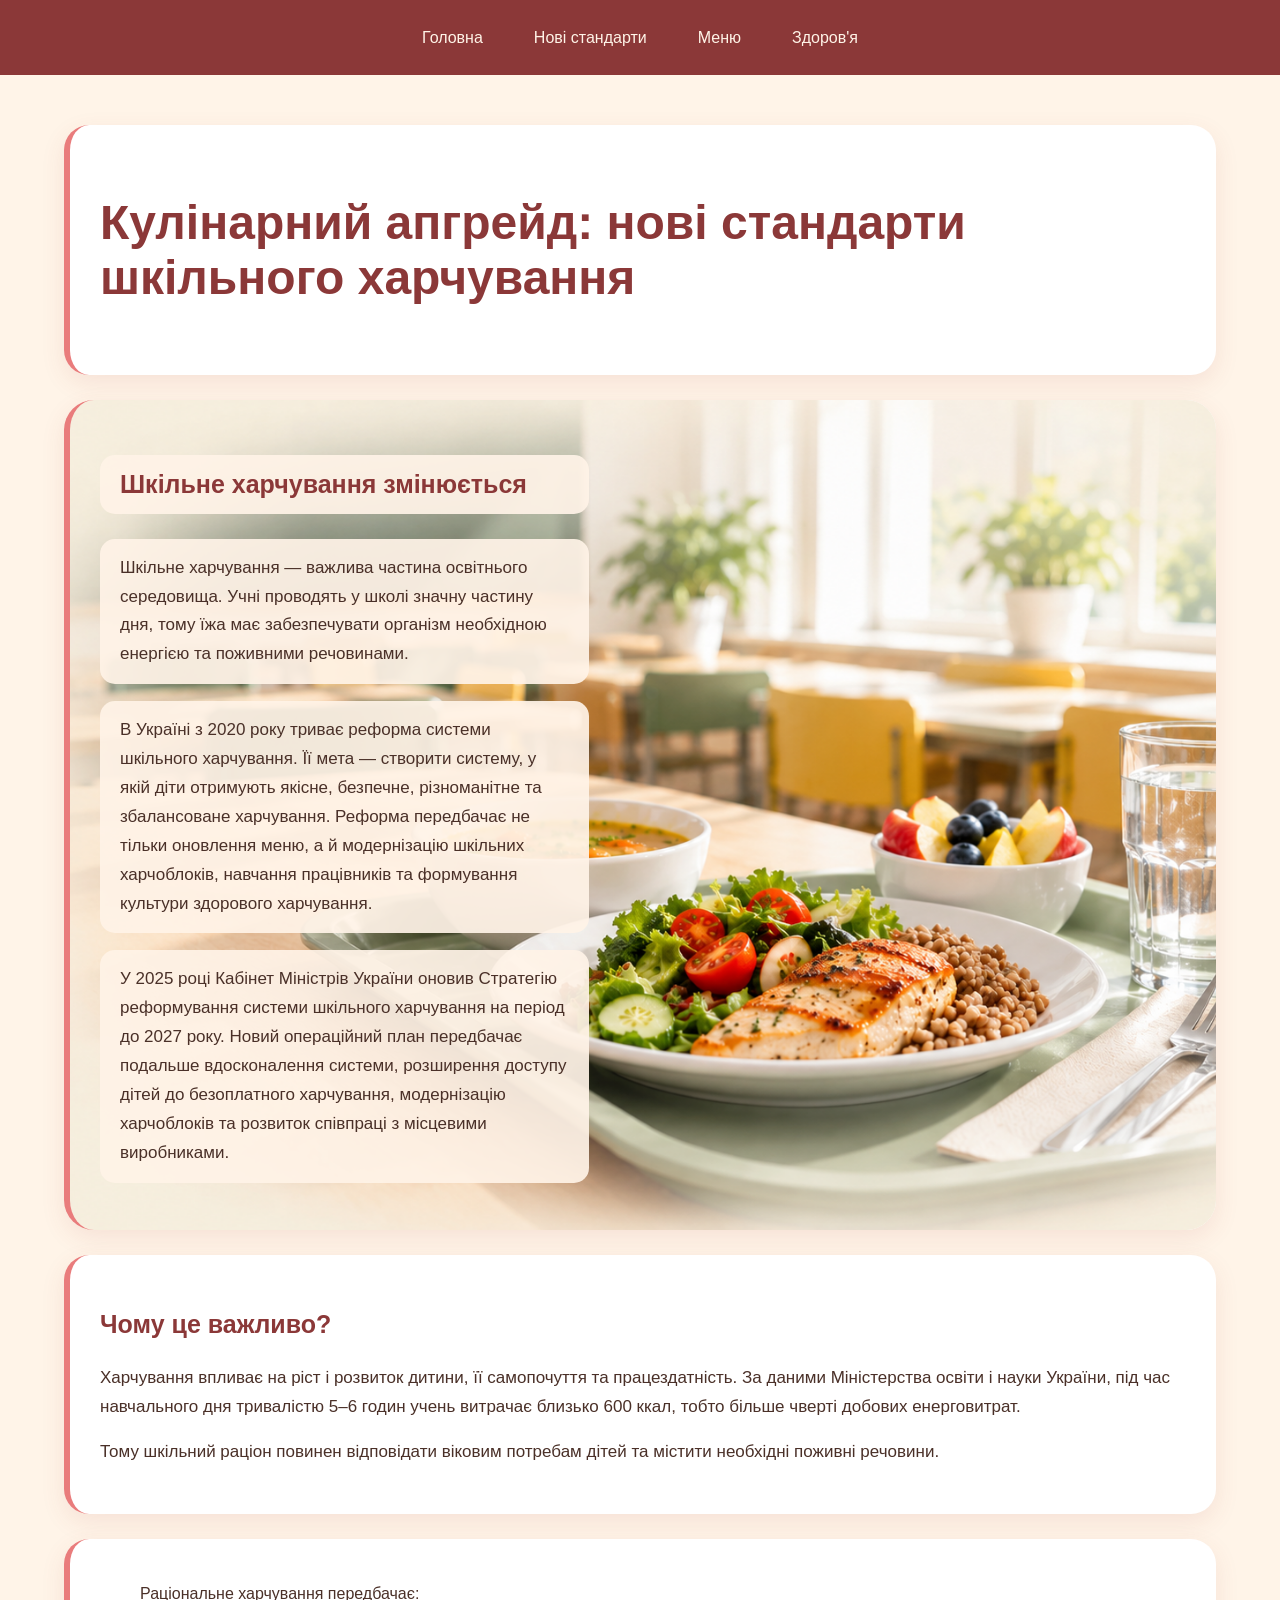
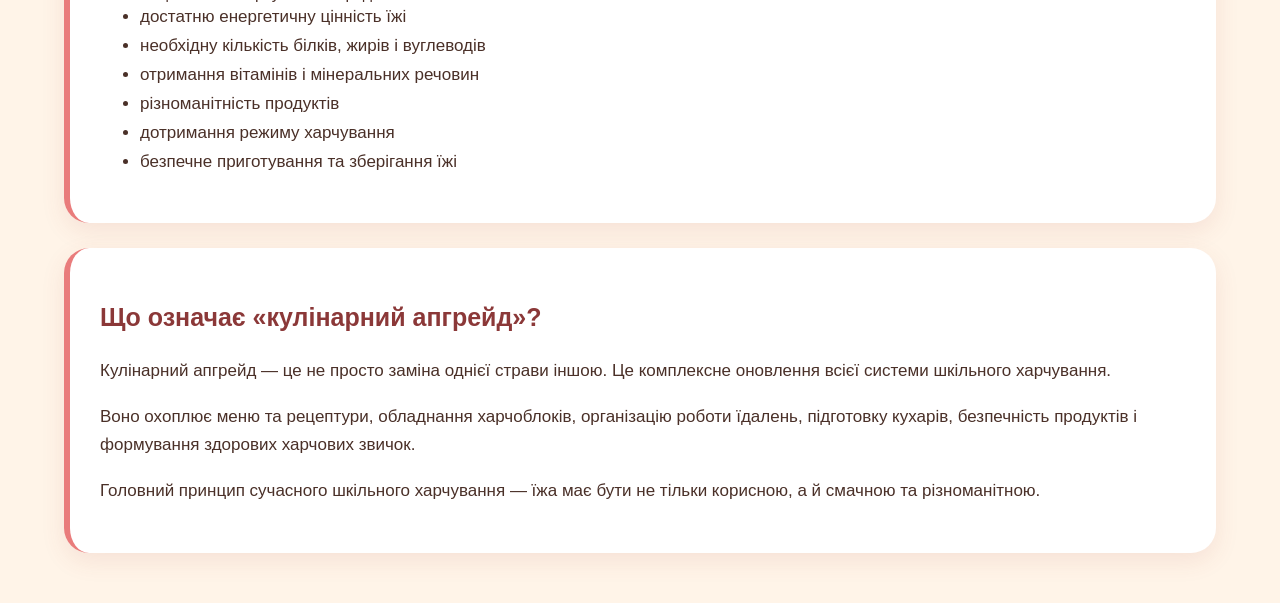
==== index.html @ cdb223e9 "name" ====
<!DOCTYPE html>
<html lang="ua">
<head>
    <meta charset="UTF-8">
    <meta name="viewport" content="width=device-width, initial-scale=1.0">
    <title>Culinary upgrade</title>
    <link rel="stylesheet" href="style.css">
</head>
<body>
    <header>
        <nav>
            <a href="index.html">Головна</a>
            <a href="standards.html">Нові стандарти</a>
            <a href="menu.html">Меню</a>
            <a href="health.html">Здоров'я</a>
        </nav>
    </header>

    <section>
        <div>
            <h1>Кулінарний апгрейд: нові стандарти шкільного харчування</h1>
        </div>
            
        <div class="div1">
            <h3>Шкільне харчування змінюється</h3>
            <p>Шкільне харчування — важлива частина освітнього середовища. Учні проводять у школі значну частину дня, тому їжа має забезпечувати організм необхідною енергією та поживними речовинами.</p>
            <p>В Україні з 2020 року триває реформа системи шкільного харчування. Її мета — створити систему, у якій діти отримують якісне, безпечне, різноманітне та збалансоване харчування. Реформа передбачає не тільки оновлення меню, а й модернізацію шкільних харчоблоків, навчання працівників та формування культури здорового харчування.</p>
            <p>У 2025 році Кабінет Міністрів України оновив Стратегію реформування системи шкільного харчування на період до 2027 року. Новий операційний план передбачає подальше вдосконалення системи, розширення доступу дітей до безоплатного харчування, модернізацію харчоблоків та розвиток співпраці з місцевими виробниками.</p>
        </div>

        <div>
            <h3>Чому це важливо?</h3>
            <p>Харчування впливає на ріст і розвиток дитини, її самопочуття та працездатність. За даними Міністерства освіти і науки України, під час навчального дня тривалістю 5–6 годин учень витрачає близько 600 ккал, тобто більше чверті добових енерговитрат.</p>
            <p>Тому шкільний раціон повинен відповідати віковим потребам дітей та містити необхідні поживні речовини.</p>
        </div>

        <div>
            <ul>Раціональне харчування передбачає:
                <li>достатню енергетичну цінність їжі</li>
                <li>необхідну кількість білків, жирів і вуглеводів</li>
                <li>отримання вітамінів і мінеральних речовин</li>
                <li>різноманітність продуктів</li>
                <li>дотримання режиму харчування</li>
                <li>безпечне приготування та зберігання їжі</li>
            </ul>
        </div>

        <div>    
            <h3>Що означає «кулінарний апгрейд»?</h3>
            <p>Кулінарний апгрейд — це не просто заміна однієї страви іншою. Це комплексне оновлення всієї системи шкільного харчування.</p>
            <p>Воно охоплює меню та рецептури, обладнання харчоблоків, організацію роботи їдалень, підготовку кухарів, безпечність продуктів і формування здорових харчових звичок.</p>
            <p>Головний принцип сучасного шкільного харчування — їжа має бути не тільки корисною, а й смачною та різноманітною.</p>
        </div>
    </section>


    <script src="script.js"></script>
</body>
</html>
---- style.css ----
* {
    box-sizing: border-box;
}

body {
    margin: 0;
    background: #FFF4E8;
    color: #4A3028;
    font-family: Arial, sans-serif;
}

/* Шапка */
header {
    position: sticky;
    top: 0;
    z-index: 10;
    width: 100%;
    height: 75px;
    background: #8b3838;
    display: flex;
    align-items: center;
    justify-content: center;
}

/* Навігація */
nav {
    display: flex;
    align-items: center;
    gap: 15px;
}

nav a {
    color: #FFF4E8;
    text-decoration: none;
    padding: 10px 18px;
    border-radius: 20px;
    transition: 0.3s;
}

nav a:hover {
    background: #e97c7c;
    color: #4A3028;
}

/* Основна частина */
section {
    width: 90%;
    max-width: 1200px;
    margin: 50px auto;
}

/* Картки */
section > div {
    background: #FFFFFF;
    padding: 30px;
    margin: 25px 0;
    border-radius: 25px;
    text-align: left;
    border-left: 6px solid #e97c7c;
    box-shadow: 0 8px 25px rgba(169, 67, 54, 0.1);
}

/* Заголовки */
h1 {
    color: #8b3838;
    font-size: 48px;
}

h2,
h3 {
    color: #8b3838;
}

h3 {
    font-size: 25px;
}

/* Текст */
p,
li {
    color: #4A3028;
    font-size: 17px;
    line-height: 1.7;
}

/* Головний блок із зображенням */
.div1 {
    min-height: 500px;

    background-image: url("img/img1.png");
    background-size: cover;
    background-position: center;
    background-repeat: no-repeat;

    display: flex;
    flex-direction: column;
    justify-content: center;

    border-radius: 30px;
    overflow: hidden;
}

/* Текст поверх фото */
.div1 h3,
.div1 p {
    width: 45%;
    background: rgba(255, 244, 232, 0.92);
    padding: 15px 20px;
    border-radius: 15px;
}

.div1 p {
    margin-top: 0;
}

/* Виділений текст */
strong {
    color: #8b3838;
}

/* Адаптація для телефону */
@media (max-width: 700px) {

    header {
        height: auto;
        padding: 15px 0;
    }

    nav {
        flex-wrap: wrap;
        justify-content: center;
    }

    nav a {
        padding: 8px 12px;
    }

    section {
        width: 94%;
        margin: 25px auto;
    }

    section > div {
        padding: 22px;
        border-radius: 18px;
    }

    h1 {
        font-size: 34px;
    }

    h3 {
        font-size: 22px;
    }

    .div1 {
        min-height: 550px;
    }

    .div1 h3,
    .div1 p {
        width: 100%;
    }

    p,
    li {
        font-size: 16px;
    }
}
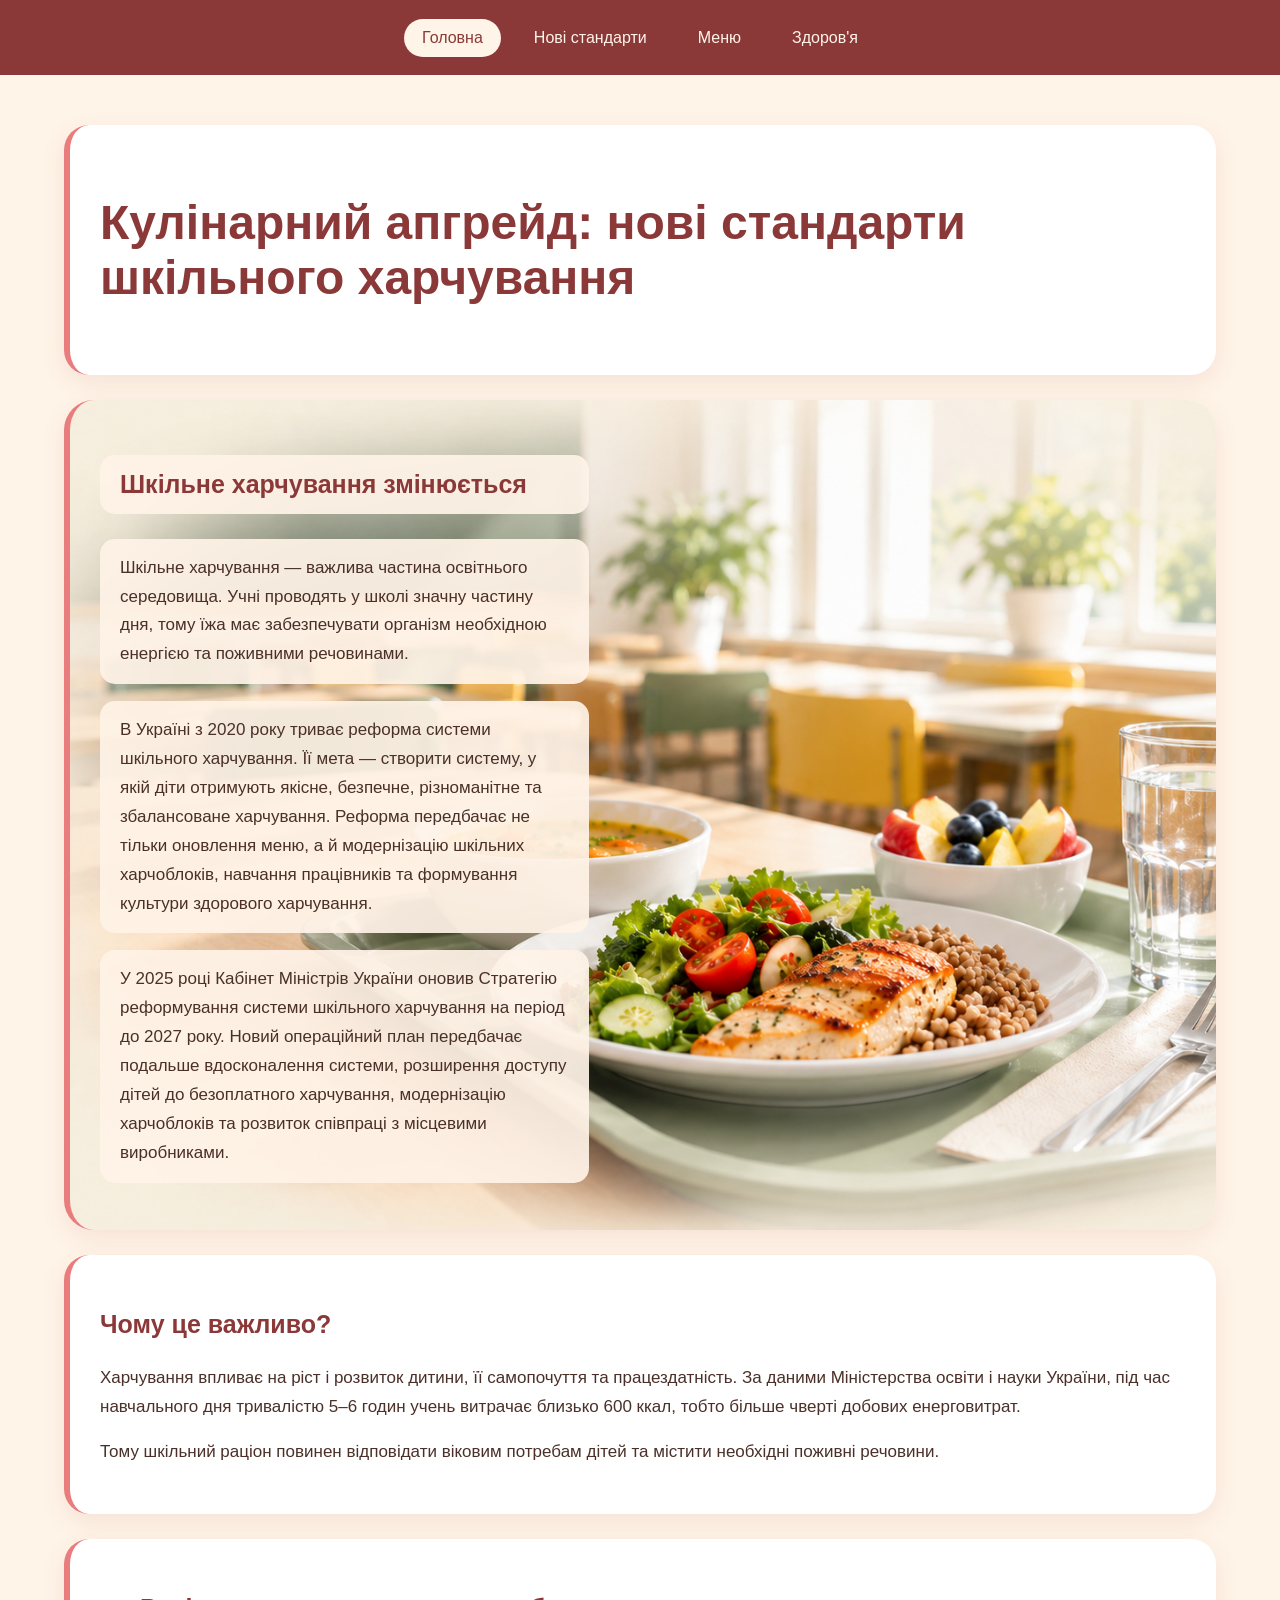
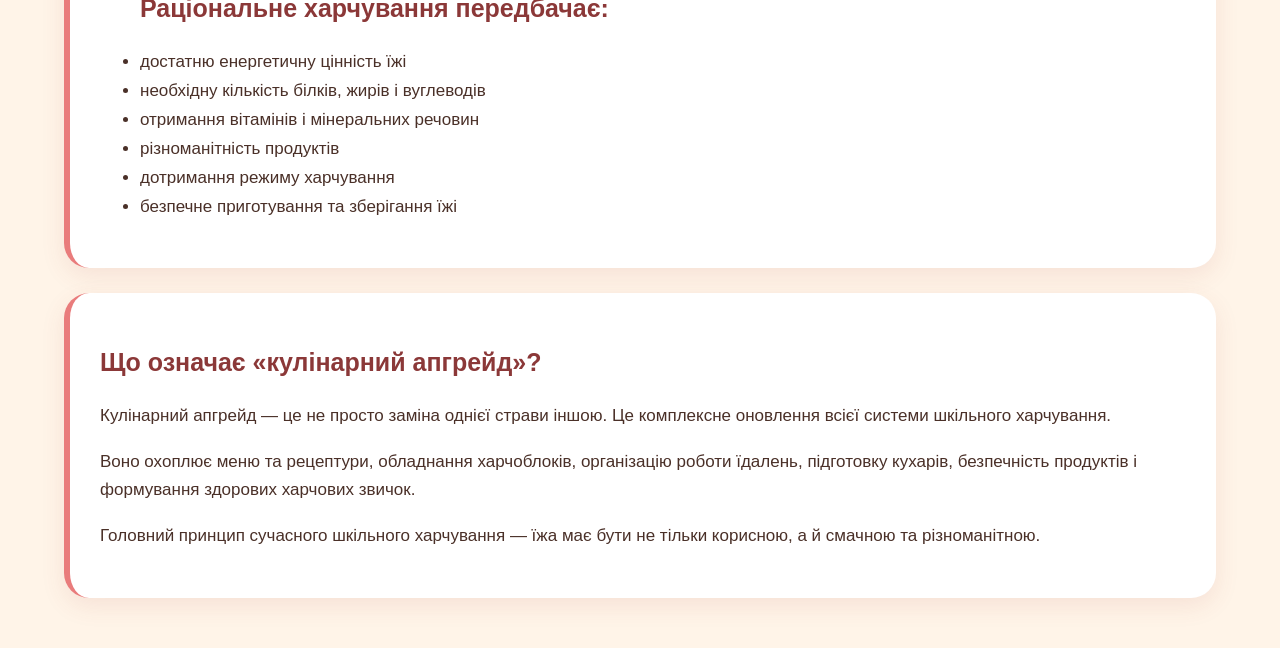
==== commit 1638eba7: "f19.10" ====
--- a/index.html
+++ b/index.html
@@ -9,10 +9,16 @@
 <body>
     <header>
         <nav>
-            <a href="index.html">Головна</a>
-            <a href="standards.html">Нові стандарти</a>
-            <a href="menu.html">Меню</a>
-            <a href="health.html">Здоров'я</a>
+            <button class="menu-btn" aria-expanded="false">
+                ☰
+            </button>
+
+            <div class="menu">
+                <a href="index.html">Головна</a>
+                <a href="standards.html">Нові стандарти</a>
+                <a href="menu.html">Меню</a>
+                <a href="health.html">Здоров'я</a>
+            </div>
         </nav>
     </header>
 
@@ -35,7 +41,7 @@
         </div>
 
         <div>
-            <ul>Раціональне харчування передбачає:
+            <ul><h3>Раціональне харчування передбачає:</h3>
                 <li>достатню енергетичну цінність їжі</li>
                 <li>необхідну кількість білків, жирів і вуглеводів</li>
                 <li>отримання вітамінів і мінеральних речовин</li>
--- a/style.css
+++ b/style.css
@@ -9,7 +9,6 @@
     font-family: Arial, sans-serif;
 }
 
-/* Шапка */
 header {
     position: sticky;
     top: 0;
@@ -22,7 +21,6 @@
     justify-content: center;
 }
 
-/* Навігація */
 nav {
     display: flex;
     align-items: center;
@@ -42,14 +40,12 @@
     color: #4A3028;
 }
 
-/* Основна частина */
 section {
     width: 90%;
     max-width: 1200px;
     margin: 50px auto;
 }
 
-/* Картки */
 section > div {
     background: #FFFFFF;
     padding: 30px;
@@ -60,7 +56,6 @@
     box-shadow: 0 8px 25px rgba(169, 67, 54, 0.1);
 }
 
-/* Заголовки */
 h1 {
     color: #8b3838;
     font-size: 48px;
@@ -75,7 +70,6 @@
     font-size: 25px;
 }
 
-/* Текст */
 p,
 li {
     color: #4A3028;
@@ -83,7 +77,6 @@
     line-height: 1.7;
 }
 
-/* Головний блок із зображенням */
 .div1 {
     min-height: 500px;
 
@@ -100,7 +93,6 @@
     overflow: hidden;
 }
 
-/* Текст поверх фото */
 .div1 h3,
 .div1 p {
     width: 45%;
@@ -113,10 +105,193 @@
     margin-top: 0;
 }
 
-/* Виділений текст */
+.div10 {
+    
+
+    background-image: url("img/фрукти.jpg");
+    background-size: cover;
+    background-position: center;
+    background-repeat: no-repeat;
+
+    display: flex;
+    flex-direction: column;
+    justify-content: center;
+
+    border-radius: 30px;
+    overflow: hidden;
+}
+
+.div10 h3,
+.div10 p {
+    width: 45%;
+    background: rgba(255, 244, 232, 0.92);
+    padding: 15px 20px;
+    border-radius: 15px;
+}
+
+.div10 p {
+    margin-top: 0;
+}
+
+.div9 {
+    
+
+    background-image: url("img/суп.png");
+    background-size: cover;
+    background-position: center;
+    background-repeat: no-repeat;
+
+    display: flex;
+    flex-direction: column;
+    justify-content: center;
+
+    border-radius: 30px;
+    overflow: hidden;
+}
+
+.div9 h3,
+.div9 p {
+    width: 45%;
+    background: rgba(255, 244, 232, 0.92);
+    padding: 15px 20px;
+    border-radius: 15px;
+}
+
+.div9 p {
+    margin-top: 0;
+}
+
+.div8 {
+    
+
+    background-image: url("img/крупи.jpg");
+    background-size: cover;
+    background-position: center;
+    background-repeat: no-repeat;
+
+    display: flex;
+    flex-direction: column;
+    justify-content: center;
+
+    border-radius: 30px;
+    overflow: hidden;
+}
+
+.div8 h3,
+.div8 p {
+    width: 45%;
+    background: rgba(255, 244, 232, 0.92);
+    padding: 15px 20px;
+    border-radius: 15px;
+}
+
+.div8 p {
+    margin-top: 0;
+}
+
+.div7 {
+    
+
+    background-image: url("img/висновок.jpg");
+    background-size: cover;
+    background-position: center;
+    background-repeat: no-repeat;
+
+    display: flex;
+    flex-direction: column;
+    justify-content: center;
+
+    border-radius: 30px;
+    overflow: hidden;
+}
+
+.div7 h3,
+.div7 p {
+    
+    background: rgba(255, 244, 232, 0.92);
+    padding: 15px 20px;
+    border-radius: 15px;
+}
+
+.div7 p {
+    margin-top: 0;
+}
+
 strong {
     color: #8b3838;
 }
+
+
+
+.menu-btn {
+    display: none;
+    background: none;
+    border: none;
+    color: #FFF4E8;
+    font-size: 30px;
+    cursor: pointer;
+}
+
+.menu {
+    display: flex;
+    gap: 15px;
+}
+
+/* стилізація js */
+section > div.hidden {
+    opacity: 0;
+    transform: translateY(25px);
+    transition: opacity 0.6s ease, transform 0.6s ease;
+}
+
+section > div.show {
+    opacity: 1;
+    transform: translateY(0);
+}
+
+
+nav a.active {
+    background: #FFF4E8;
+    color: #8b3838;
+}
+
+
+.top-button {
+    position: fixed;
+    right: 25px;
+    bottom: 25px;
+    width: 48px;
+    height: 48px;
+    border: none;
+    border-radius: 50%;
+    background: #8b3838;
+    color: #FFF4E8;
+    font-size: 27px;
+    cursor: pointer;
+    opacity: 0;
+    visibility: hidden;
+    transform: translateY(10px);
+    transition: 0.3s;
+    z-index: 100;
+}
+
+.top-button.visible {
+    opacity: 1;
+    visibility: visible;
+    transform: translateY(0);
+}
+
+.top-button:hover {
+    background: #e97c7c;
+    color: #4A3028;
+}
+
+@media (prefers-reduced-motion: reduce) {
+    section > div.hidden {
+        transition: none;
+    }
+}
+
 
 /* Адаптація для телефону */
 @media (max-width: 700px) {
@@ -127,8 +302,29 @@
     }
 
     nav {
-        flex-wrap: wrap;
-        justify-content: center;
+        display: flex;
+        flex-direction: column;
+        align-items: flex-end;
+    }
+
+    .menu-btn {
+        display: block;
+    }
+
+    .menu {
+        display: none;
+        flex-direction: column;
+        width: 100%;
+        margin-top: 10px;
+    }
+
+    .menu.open {
+        display: flex;
+    }
+
+    .menu a {
+        text-align: center;
+        padding: 12px;
     }
 
     nav a {
@@ -162,8 +358,40 @@
         width: 100%;
     }
 
+    .div10 h3,
+    .div10 p {
+        width: 100%;
+    }
+
+    .div9 h3,
+    .div9 p {
+        width: 100%;
+    }
+
+    .div8 h3,
+    .div8 p {
+        width: 100%;
+    }
+
+    .div7 h3,
+    .div7 p {
+        width: 100%;
+    }
+
     p,
     li {
         font-size: 16px;
     }
-}+
+    
+}
+
+
+
+
+
+
+
+
+
+
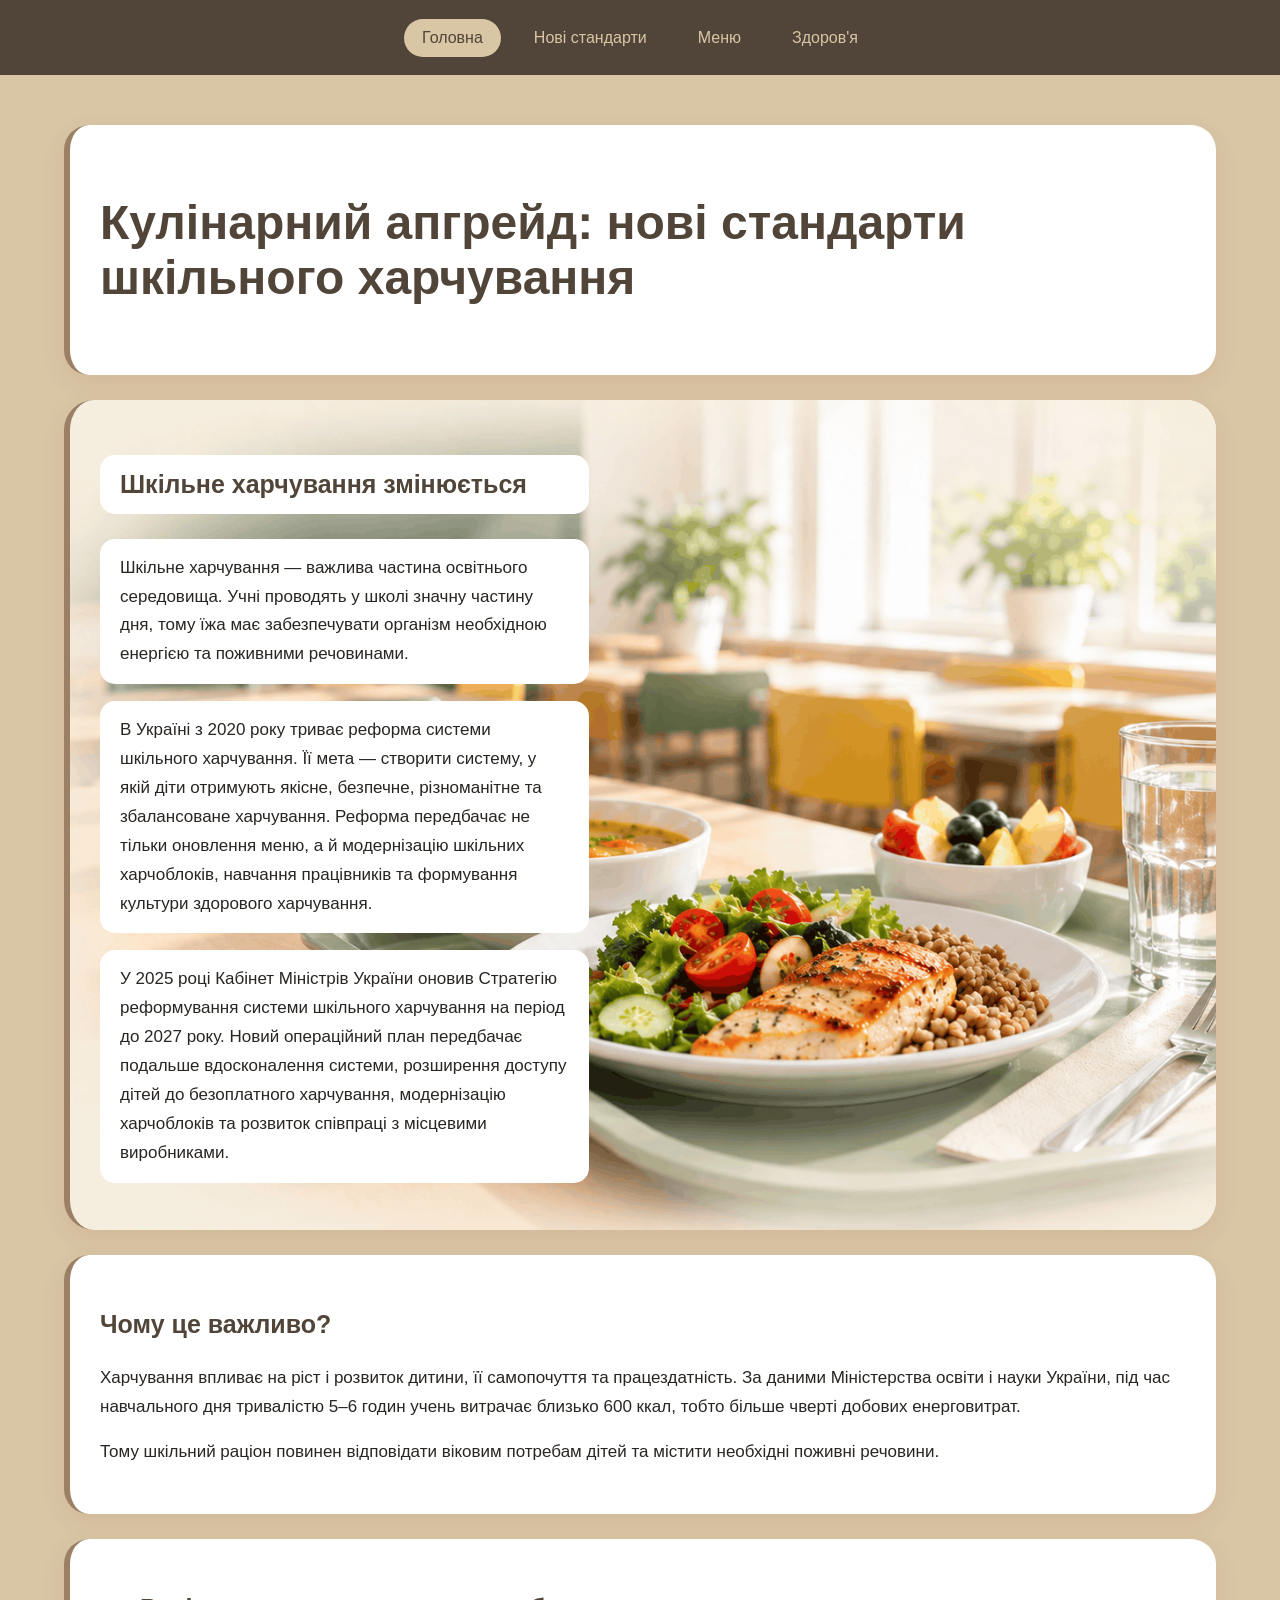
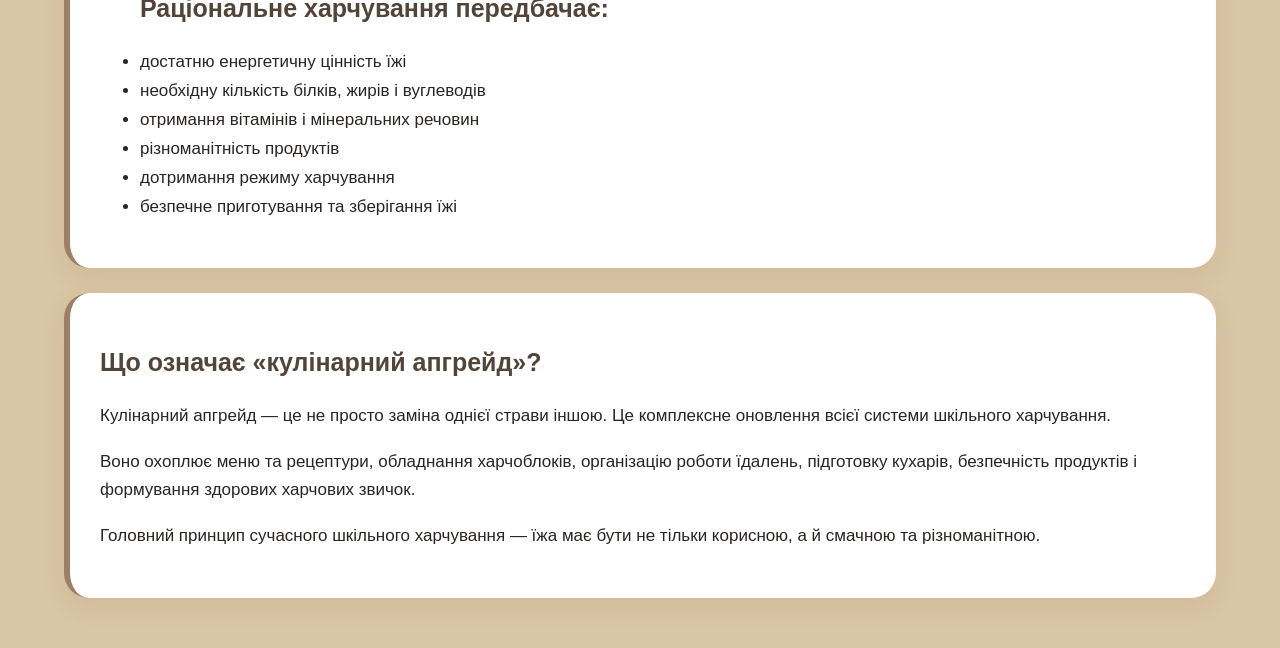
==== commit 13dedcd2: "update" ====
--- a/index.html
+++ b/index.html
@@ -1,5 +1,5 @@
 <!DOCTYPE html>
-<html lang="ua">
+<html lang="uk">
 <head>
     <meta charset="UTF-8">
     <meta name="viewport" content="width=device-width, initial-scale=1.0">
--- a/style.css
+++ b/style.css
@@ -4,8 +4,8 @@
 
 body {
     margin: 0;
-    background: #FFF4E8;
-    color: #4A3028;
+    background: #D8C6A5;
+    color: #292522;
     font-family: Arial, sans-serif;
 }
 
@@ -15,7 +15,7 @@
     z-index: 10;
     width: 100%;
     height: 75px;
-    background: #8b3838;
+    background: #514438;
     display: flex;
     align-items: center;
     justify-content: center;
@@ -28,7 +28,7 @@
 }
 
 nav a {
-    color: #FFF4E8;
+    color: #D8C6A5;
     text-decoration: none;
     padding: 10px 18px;
     border-radius: 20px;
@@ -36,8 +36,8 @@
 }
 
 nav a:hover {
-    background: #e97c7c;
-    color: #4A3028;
+    background: #D8C6A5;
+    color: #292522;
 }
 
 section {
@@ -52,18 +52,18 @@
     margin: 25px 0;
     border-radius: 25px;
     text-align: left;
-    border-left: 6px solid #e97c7c;
+    border-left: 6px solid #9B8065;
     box-shadow: 0 8px 25px rgba(169, 67, 54, 0.1);
 }
 
 h1 {
-    color: #8b3838;
+    color: #514438;
     font-size: 48px;
 }
 
 h2,
 h3 {
-    color: #8b3838;
+    color: #514438;
 }
 
 h3 {
@@ -72,7 +72,7 @@
 
 p,
 li {
-    color: #4A3028;
+    color: #292522;
     font-size: 17px;
     line-height: 1.7;
 }
@@ -96,7 +96,7 @@
 .div1 h3,
 .div1 p {
     width: 45%;
-    background: rgba(255, 244, 232, 0.92);
+    background:#FFFFFF;
     padding: 15px 20px;
     border-radius: 15px;
 }
@@ -108,7 +108,7 @@
 .div10 {
     
 
-    background-image: url("img/фрукти.jpg");
+    background-image: url("img/fruits.jpg");
     background-size: cover;
     background-position: center;
     background-repeat: no-repeat;
@@ -124,7 +124,7 @@
 .div10 h3,
 .div10 p {
     width: 45%;
-    background: rgba(255, 244, 232, 0.92);
+    background: #FFFFFF;
     padding: 15px 20px;
     border-radius: 15px;
 }
@@ -136,7 +136,7 @@
 .div9 {
     
 
-    background-image: url("img/суп.png");
+    background-image: url("img/soup.png");
     background-size: cover;
     background-position: center;
     background-repeat: no-repeat;
@@ -152,7 +152,7 @@
 .div9 h3,
 .div9 p {
     width: 45%;
-    background: rgba(255, 244, 232, 0.92);
+    background: #FFFFFF;
     padding: 15px 20px;
     border-radius: 15px;
 }
@@ -164,7 +164,7 @@
 .div8 {
     
 
-    background-image: url("img/крупи.jpg");
+    background-image: url("img/cereals.jpg");
     background-size: cover;
     background-position: center;
     background-repeat: no-repeat;
@@ -180,7 +180,7 @@
 .div8 h3,
 .div8 p {
     width: 45%;
-    background: rgba(255, 244, 232, 0.92);
+    background: #FFFFFF;
     padding: 15px 20px;
     border-radius: 15px;
 }
@@ -192,7 +192,7 @@
 .div7 {
     
 
-    background-image: url("img/висновок.jpg");
+    background-image: url("img/conclusion.jpg");
     background-size: cover;
     background-position: center;
     background-repeat: no-repeat;
@@ -208,7 +208,7 @@
 .div7 h3,
 .div7 p {
     
-    background: rgba(255, 244, 232, 0.92);
+    background: #FFFFFF;
     padding: 15px 20px;
     border-radius: 15px;
 }
@@ -218,7 +218,7 @@
 }
 
 strong {
-    color: #8b3838;
+    color: #514438;
 }
 
 
@@ -227,7 +227,7 @@
     display: none;
     background: none;
     border: none;
-    color: #FFF4E8;
+    color: #D8C6A5;
     font-size: 30px;
     cursor: pointer;
 }
@@ -251,8 +251,8 @@
 
 
 nav a.active {
-    background: #FFF4E8;
-    color: #8b3838;
+    background: #D8C6A5;
+    color: #514438;
 }
 
 
@@ -264,8 +264,8 @@
     height: 48px;
     border: none;
     border-radius: 50%;
-    background: #8b3838;
-    color: #FFF4E8;
+    background: #514438;
+    color: #D8C6A5;
     font-size: 27px;
     cursor: pointer;
     opacity: 0;
@@ -282,8 +282,8 @@
 }
 
 .top-button:hover {
-    background: #e97c7c;
-    color: #4A3028;
+    background: #9B8065;
+    color: #292522;
 }
 
 @media (prefers-reduced-motion: reduce) {
